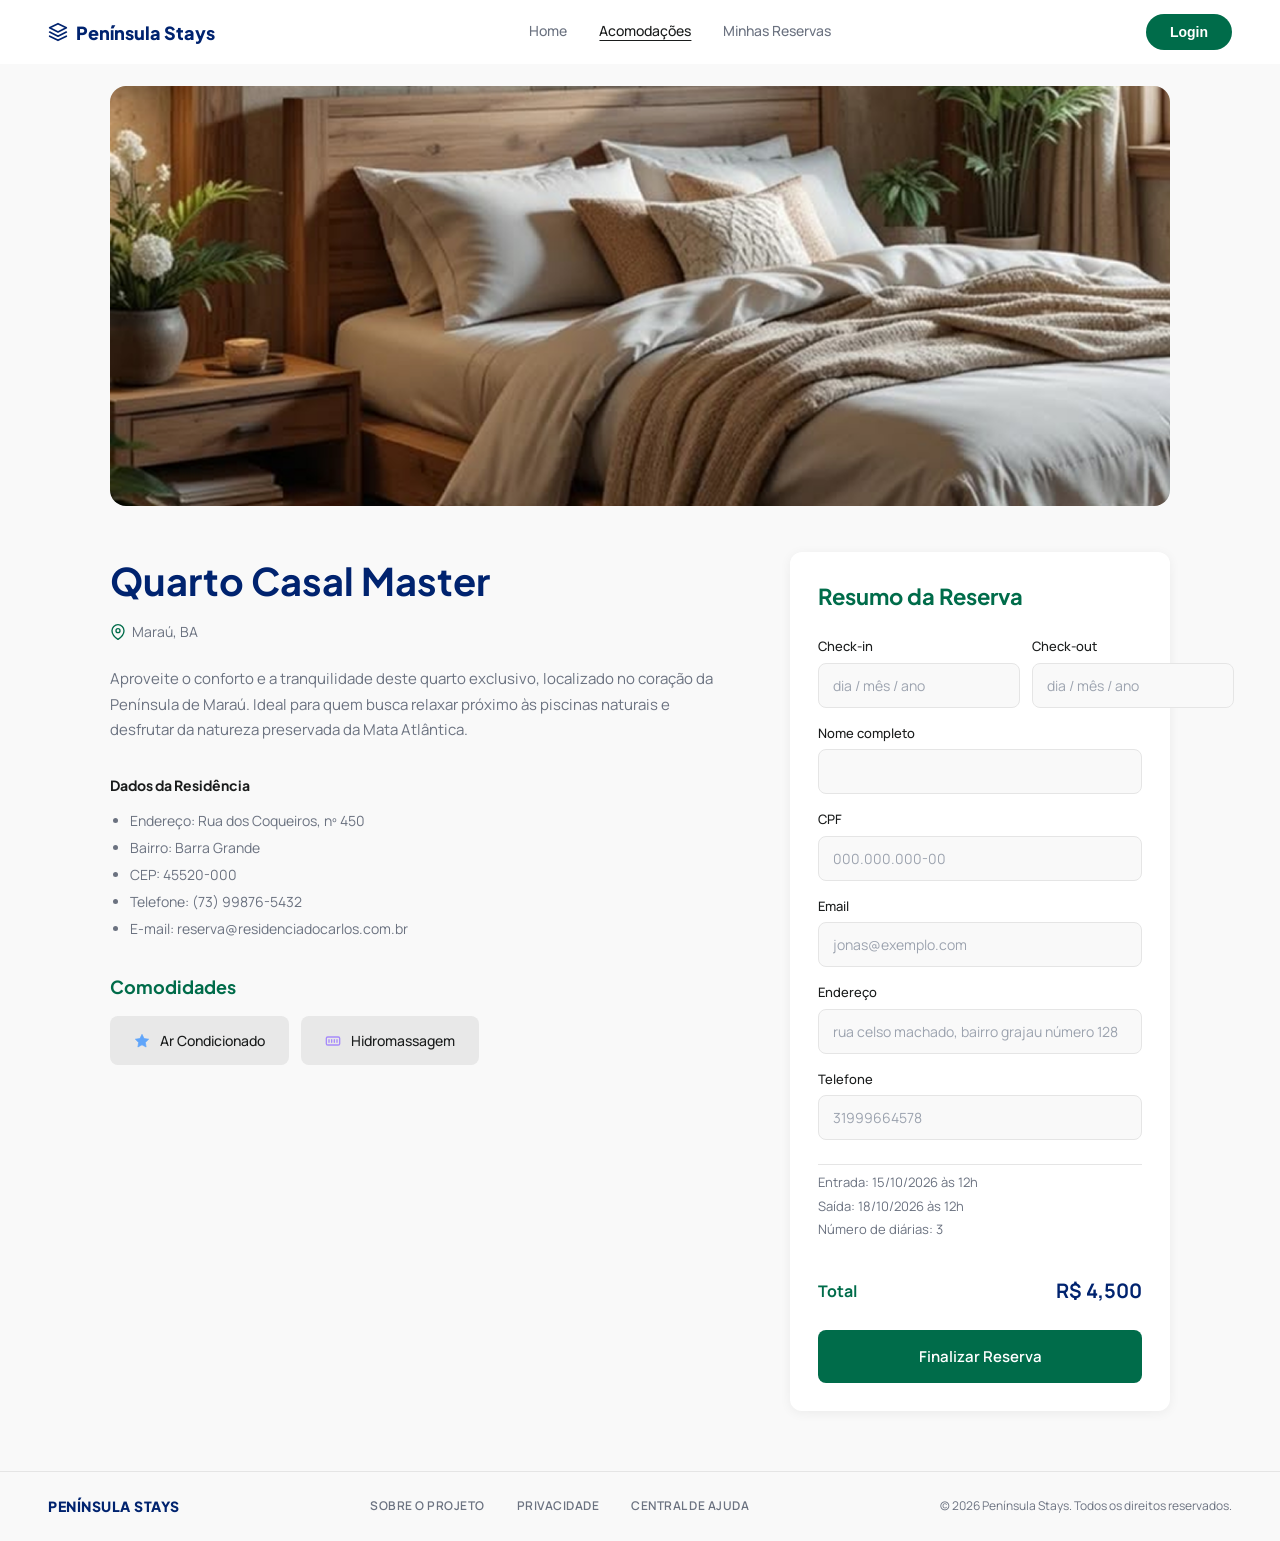
==== docs/frontEnd/acomodacoes.html @ 09ff9bb2 "feat: adiciona codigo HTML e CSS do front-end estatico e wireframes finais" ====
<!DOCTYPE html>
<html lang="pt-BR">
<head>
    <meta charset="UTF-8">
    <meta name="viewport" content="width=device-width, initial-scale=1.0">
    <title>Quarto Casal Master | Península Stays</title>
    <link rel="stylesheet" href="style.css">
    <link rel="stylesheet" href="acomodacoes.css">
    <link href="https://fonts.googleapis.com/css2?family=Manrope:wght@400;500;600;700&family=Plus+Jakarta+Sans:wght@600;700;800&display=swap" rel="stylesheet">
</head>
<body class="page-acomodacoes">

    <!-- HEADER -->
    <header class="header">
        <div class="logo">
            <svg class="logo-icon" width="20" height="20" viewBox="0 0 24 24" fill="none" xmlns="http://www.w3.org/2000/svg">
                <path d="M12 2L2 7L12 12L22 7L12 2Z" stroke="currentColor" stroke-width="2" stroke-linecap="round" stroke-linejoin="round"/>
                <path d="M2 17L12 22L22 17" stroke="currentColor" stroke-width="2" stroke-linecap="round" stroke-linejoin="round"/>
                <path d="M2 12L12 17L22 12" stroke="currentColor" stroke-width="2" stroke-linecap="round" stroke-linejoin="round"/>
            </svg>
            <span>Península Stays</span>
        </div>
        <nav class="nav-menu">
            <a href="index.html">Home</a>
            <a href="acomodacoes.html" class="ativo">Acomodações</a>
            <a href="reservas.html">Minhas Reservas</a>
        </nav>
        <button class="btn-login">Login</button>
    </header>

    <!-- MAIN CONTENT -->
    <main class="acomodacao-main">
        <!-- IMAGEM DO QUARTO -->
        <div class="quarto-imagem-container">
            <img src="../img/foto%20do%20quarto.png" alt="Quarto Casal Master" class="quarto-imagem">
        </div>

        <!-- CONTEÚDO -->
        <div class="acomodacao-content">
            <!-- COLUNA ESQUERDA - INFORMAÇÕES -->
            <div class="info-coluna">
                <h1 class="quarto-titulo">Quarto Casal Master</h1>
                
                <div class="localizacao">
                    <svg width="16" height="16" viewBox="0 0 24 24" fill="none" xmlns="http://www.w3.org/2000/svg">
                        <path d="M21 10C21 17 12 23 12 23C12 23 3 17 3 10C3 7.61305 3.94821 5.32387 5.63604 3.63604C7.32387 1.94821 9.61305 1 12 1C14.3869 1 16.6761 1.94821 18.364 3.63604C20.0518 5.32387 21 7.61305 21 10Z" stroke="#006c4a" stroke-width="2" stroke-linecap="round" stroke-linejoin="round"/>
                        <circle cx="12" cy="10" r="3" stroke="#006c4a" stroke-width="2"/>
                    </svg>
                    <span>Maraú, BA</span>
                </div>

                <p class="quarto-descricao">
                    Aproveite o conforto e a tranquilidade deste quarto exclusivo, localizado no coração da Península de Maraú. Ideal para quem busca relaxar próximo às piscinas naturais e desfrutar da natureza preservada da Mata Atlântica.
                </p>

                <div class="dados-residencia">
                    <h3>Dados da Residência</h3>
                    <ul>
                        <li>Endereço: Rua dos Coqueiros, nº 450</li>
                        <li>Bairro: Barra Grande</li>
                        <li>CEP: 45520-000</li>
                        <li>Telefone: (73) 99876-5432</li>
                        <li>E-mail: reserva@residenciadocarlos.com.br</li>
                    </ul>
                </div>

                <div class="comodidades">
                    <h3>Comodidades</h3>
                    <div class="comodidades-tags">
                        <span class="comodidade-tag">
                            <svg width="16" height="16" viewBox="0 0 24 24" fill="none" xmlns="http://www.w3.org/2000/svg">
                                <path d="M12 2L15.09 8.26L22 9.27L17 14.14L18.18 21.02L12 17.77L5.82 21.02L7 14.14L2 9.27L8.91 8.26L12 2Z" fill="#60a5fa" stroke="#60a5fa" stroke-width="1"/>
                            </svg>
                            Ar Condicionado
                        </span>
                        <span class="comodidade-tag">
                            <svg width="16" height="16" viewBox="0 0 24 24" fill="none" xmlns="http://www.w3.org/2000/svg">
                                <rect x="2" y="6" width="20" height="12" rx="2" stroke="#a78bfa" stroke-width="2"/>
                                <path d="M6 10V14M10 10V14M14 10V14M18 10V14" stroke="#a78bfa" stroke-width="2" stroke-linecap="round"/>
                            </svg>
                            Hidromassagem
                        </span>
                    </div>
                </div>
            </div>

            <!-- COLUNA DIREITA - FORMULÁRIO DE RESERVA -->
            <div class="reserva-coluna">
                <div class="reserva-card">
                    <h2 class="reserva-titulo">Resumo da Reserva</h2>
                    
                    <form class="reserva-form">
                        <div class="form-row">
                            <div class="form-group">
                                <label>Check-in</label>
                                <input type="text" placeholder="dia / mês / ano">
                            </div>
                            <div class="form-group">
                                <label>Check-out</label>
                                <input type="text" placeholder="dia / mês / ano">
                            </div>
                        </div>

                        <div class="form-group">
                            <label>Nome completo</label>
                            <input type="text">
                        </div>

                        <div class="form-group">
                            <label>CPF</label>
                            <input type="text" placeholder="000.000.000-00">
                        </div>

                        <div class="form-group">
                            <label>Email</label>
                            <input type="email" placeholder="jonas@exemplo.com">
                        </div>

                        <div class="form-group">
                            <label>Endereço</label>
                            <input type="text" placeholder="rua celso machado, bairro grajau número 128">
                        </div>

                        <div class="form-group">
                            <label>Telefone</label>
                            <input type="tel" placeholder="31999664578">
                        </div>

                        <div class="reserva-info">
                            <p>Entrada: 15/10/2026 às 12h</p>
                            <p>Saída: 18/10/2026 às 12h</p>
                            <p>Número de diárias: 3</p>
                        </div>

                        <div class="reserva-total">
                            <span class="total-label">Total</span>
                            <span class="total-valor">R$ 4,500</span>
                        </div>

                        <button type="submit" class="btn-finalizar">Finalizar Reserva</button>
                    </form>
                </div>
            </div>
        </div>
    </main>

    <!-- FOOTER -->
    <footer class="footer footer-acomodacoes">
        <div class="footer-left">
            <div class="footer-logo">
                <span>PENÍNSULA STAYS</span>
            </div>
        </div>
        <div class="footer-center">
            <a href="#">SOBRE O PROJETO</a>
            <a href="#">PRIVACIDADE</a>
            <a href="#">CENTRAL DE AJUDA</a>
        </div>
        <div class="footer-right">
            <p class="footer-copy-right">© 2026 Península Stays. Todos os direitos reservados.</p>
        </div>
    </footer>

</body>
</html>
---- docs/frontEnd/style.css ----
/* RESET BÁSICO E VARIÁVEIS */
:root {
    --azul-marinho: #00236f;
    --verde-mata: #006c4a;
    --fundo-cinza: #f9f9f9;
    --fundo-descubra: #e8e8e8;
    --texto-escuro: #1a1c1c;
    --texto-claro: #6b7280;
    --branco: #ffffff;
    --borda-clara: #e5e5e5;
}

* {
    margin: 0;
    padding: 0;
    box-sizing: border-box;
}

html {
    scroll-behavior: smooth;
}

body {
    font-family: 'Manrope', sans-serif;
    background-color: var(--fundo-cinza);
    color: var(--texto-escuro);
    line-height: 1.5;
}

h1, h2, h3, .logo span, .footer-logo span {
    font-family: 'Plus Jakarta Sans', sans-serif;
}

/* CABEÇALHO */
.header {
    display: flex;
    justify-content: space-between;
    align-items: center;
    padding: 14px 48px;
    background-color: var(--branco);
    position: fixed;
    width: 100%;
    top: 0;
    z-index: 100;
}

.logo {
    display: flex;
    align-items: center;
    gap: 8px;
    font-size: 18px;
    font-weight: 800;
    color: var(--azul-marinho);
    text-decoration: none;
}

.logo-icon {
    color: var(--azul-marinho);
}

.nav-menu {
    display: flex;
    gap: 32px;
}

.nav-menu a {
    text-decoration: none;
    color: var(--texto-claro);
    font-weight: 500;
    font-size: 14px;
    transition: color 0.3s;
    padding-bottom: 4px;
}

.nav-menu a.ativo {
    color: var(--texto-escuro);
    text-decoration: underline;
    text-underline-offset: 4px;
}

.nav-menu a:hover {
    color: var(--texto-escuro);
}

.btn-login {
    background-color: var(--verde-mata);
    color: var(--branco);
    border: none;
    padding: 10px 24px;
    border-radius: 25px;
    font-weight: 600;
    font-size: 14px;
    cursor: pointer;
    transition: background-color 0.3s;
}

.btn-login:hover {
    background-color: #005a3d;
}

/* HERO SECTION */
.hero {
    height: 70vh;
    min-height: 480px;
    background: linear-gradient(rgba(0,0,0,0.15), rgba(0,0,0,0.25)), 
                url('../img/Palmeras.png') center/cover no-repeat;
    display: flex;
    align-items: center;
    justify-content: center;
    margin-top: 56px;
    padding: 0 20px;
}

.hero-content {
    text-align: center;
    width: 100%;
    max-width: 680px;
}

.hero-content h1 {
    color: var(--branco);
    font-size: 52px;
    font-weight: 700;
    margin-bottom: 36px;
    text-shadow: 2px 2px 8px rgba(0,0,0,0.25);
}

.search-bar {
    background: var(--branco);
    padding: 6px 8px 6px 20px;
    border-radius: 50px;
    display: flex;
    align-items: center;
    box-shadow: 0 10px 40px rgba(0,0,0,0.15);
    max-width: 580px;
    margin: 0 auto;
}

.search-field {
    display: flex;
    flex-direction: column;
    padding: 8px 14px;
    flex: 1;
    min-width: 110px;
}

.search-field label {
    font-size: 9px;
    font-weight: 700;
    text-transform: uppercase;
    color: var(--azul-marinho);
    letter-spacing: 0.5px;
    margin-bottom: 2px;
}

.search-field input,
.search-field select {
    border: none;
    outline: none;
    font-size: 13px;
    font-family: 'Manrope', sans-serif;
    color: var(--texto-claro);
    background: transparent;
    cursor: pointer;
}

.search-field input::placeholder {
    color: var(--texto-claro);
}

.divisor {
    width: 1px;
    height: 36px;
    background-color: var(--borda-clara);
    flex-shrink: 0;
}

.btn-buscar {
    background-color: var(--verde-mata);
    color: var(--branco);
    border: none;
    width: 44px;
    height: 44px;
    border-radius: 50%;
    display: flex;
    align-items: center;
    justify-content: center;
    cursor: pointer;
    flex-shrink: 0;
    transition: background-color 0.3s;
}

.btn-buscar:hover {
    background-color: #005a3d;
}

/* QUARTOS SECTION */
.quartos-section {
    max-width: 1100px;
    margin: 0 auto;
    padding: 50px 20px;
}

.quartos-header {
    display: flex;
    justify-content: space-between;
    align-items: center;
    margin-bottom: 28px;
}

.quartos-section h2 {
    color: var(--azul-marinho);
    font-size: 28px;
    font-weight: 700;
}

.btn-filtro {
    background: none;
    border: none;
    color: var(--texto-claro);
    cursor: pointer;
    padding: 8px;
    transition: color 0.3s;
}

.btn-filtro:hover {
    color: var(--azul-marinho);
}

.grid-quartos {
    display: grid;
    grid-template-columns: repeat(3, 1fr);
    gap: 20px;
}

.card-quarto {
    background: transparent;
}

.card-image-container {
    position: relative;
    height: 260px;
    overflow: hidden;
    border-radius: 16px;
    margin-bottom: 12px;
}

.card-image-container img {
    width: 100%;
    height: 100%;
    object-fit: cover;
}

.btn-favorito {
    position: absolute;
    top: 14px;
    right: 14px;
    background: rgba(255, 255, 255, 0.25);
    backdrop-filter: blur(4px);
    border: none;
    width: 32px;
    height: 32px;
    border-radius: 50%;
    display: flex;
    align-items: center;
    justify-content: center;
    cursor: pointer;
    color: var(--branco);
    transition: all 0.3s;
}

.btn-favorito:hover {
    background: rgba(255, 255, 255, 0.4);
}

.btn-favorito.favorito-ativo {
    color: var(--branco);
}

.card-info {
    padding: 4px 0;
}

.card-info-header {
    display: flex;
    justify-content: space-between;
    align-items: flex-start;
    margin-bottom: 2px;
}

.card-info h3 {
    color: var(--azul-marinho);
    font-size: 16px;
    font-weight: 700;
}

.preco-container {
    text-align: right;
}

.preco {
    color: var(--verde-mata);
    font-size: 16px;
    font-weight: 700;
}

.diaria {
    display: block;
    font-size: 9px;
    color: var(--texto-claro);
    text-transform: uppercase;
    letter-spacing: 0.3px;
}

.subtitulo {
    color: var(--texto-claro);
    font-size: 12px;
    margin-bottom: 10px;
}

.tags {
    display: flex;
    gap: 6px;
    flex-wrap: wrap;
}

.tag {
    background: var(--borda-clara);
    color: var(--texto-escuro);
    font-size: 11px;
    padding: 5px 10px;
    border-radius: 16px;
    font-weight: 500;
    display: flex;
    align-items: center;
    gap: 4px;
}

.tag-icon {
    color: #3b82f6;
    font-size: 10px;
}

.tag-icon-hidro {
    width: 12px;
    height: 12px;
    background: #8b5cf6;
    border-radius: 50%;
}

/* SECTION DIVIDER */
.section-divider {
    max-width: 1100px;
    margin: 0 auto;
    height: 1px;
    background-color: var(--borda-clara);
}

/* DESCUBRA SECTION */
.descubra-section {
    background-color: var(--fundo-descubra);
    padding: 70px 20px;
}

.descubra-container {
    max-width: 1100px;
    margin: 0 auto;
    display: grid;
    grid-template-columns: 1fr 1fr;
    gap: 40px;
    align-items: center;
}

.descubra-images {
    position: relative;
    height: 400px;
}

.image-principal {
    position: absolute;
    top: 0;
    left: 0;
    width: 65%;
    height: 85%;
    border-radius: 12px;
    overflow: hidden;
}

.image-principal img {
    width: 100%;
    height: 100%;
    object-fit: cover;
}

.image-secundaria {
    position: absolute;
    bottom: 0;
    right: 60px;
    width: 45%;
    height: 55%;
    border-radius: 12px;
    overflow: hidden;
    box-shadow: 0 8px 30px rgba(0,0,0,0.12);
}

.image-secundaria img {
    width: 100%;
    height: 100%;
    object-fit: cover;
}

.descubra-content {
    padding-left: 40px;
}

.descubra-label {
    font-size: 11px;
    font-weight: 600;
    color: var(--verde-mata);
    letter-spacing: 2px;
    text-transform: uppercase;
    margin-bottom: 14px;
    display: block;
}

.descubra-content h2 {
    color: var(--azul-marinho);
    font-size: 38px;
    font-weight: 700;
    line-height: 1.15;
    margin-bottom: 20px;
}

.descubra-content p {
    color: var(--texto-claro);
    font-size: 15px;
    line-height: 1.7;
    margin-bottom: 28px;
}

.btn-ver-quartos {
    display: inline-flex;
    align-items: center;
    gap: 10px;
    background-color: var(--azul-marinho);
    color: var(--branco);
    text-decoration: none;
    padding: 14px 26px;
    border-radius: 30px;
    font-weight: 600;
    font-size: 14px;
    transition: background-color 0.3s;
}

.btn-ver-quartos:hover {
    background-color: #001a52;
}

/* FOOTER */
.footer {
    display: flex;
    justify-content: space-between;
    align-items: center;
    padding: 28px 48px;
    background-color: var(--branco);
    border-top: 1px solid var(--borda-clara);
}

.footer-left {
    display: flex;
    flex-direction: column;
    gap: 6px;
}

.footer-logo {
    display: flex;
    align-items: center;
    gap: 8px;
    color: var(--azul-marinho);
    font-weight: 800;
    font-size: 16px;
}

.footer-copy {
    color: var(--texto-claro);
    font-size: 10px;
    letter-spacing: 0.3px;
}

.footer-center {
    display: flex;
    gap: 36px;
}

.footer-center a {
    color: var(--texto-claro);
    text-decoration: none;
    font-size: 11px;
    font-weight: 600;
    letter-spacing: 0.3px;
    transition: color 0.3s;
}

.footer-center a:hover {
    color: var(--verde-mata);
}

.footer-right {
    display: flex;
    gap: 12px;
}

.btn-icon {
    background: none;
    border: none;
    color: var(--texto-claro);
    cursor: pointer;
    padding: 6px;
    transition: color 0.3s;
}

.btn-icon:hover {
    color: var(--azul-marinho);
}

/* RESPONSIVO */
@media (max-width: 1024px) {
    .grid-quartos {
        grid-template-columns: repeat(2, 1fr);
    }
    
    .descubra-container {
        grid-template-columns: 1fr;
        gap: 40px;
    }
    
    .descubra-images {
        height: 320px;
    }
    
    .descubra-content {
        padding-left: 0;
        text-align: center;
    }
    
    .descubra-content h2 {
        font-size: 30px;
    }
    
    .btn-ver-quartos {
        margin: 0 auto;
    }
}

@media (max-width: 768px) {
    .header {
        padding: 14px 20px;
    }
    
    .nav-menu {
        display: none;
    }
    
    .hero {
        height: 55vh;
        margin-top: 52px;
    }
    
    .hero-content h1 {
        font-size: 32px;
    }
    
    .search-bar {
        flex-direction: column;
        border-radius: 20px;
        padding: 14px;
    }
    
    .search-field {
        width: 100%;
        padding: 10px 0;
        border-bottom: 1px solid var(--borda-clara);
    }
    
    .search-field:last-of-type {
        border-bottom: none;
    }
    
    .divisor {
        display: none;
    }
    
    .btn-buscar {
        width: 100%;
        border-radius: 25px;
        height: 44px;
        margin-top: 10px;
    }
    
    .grid-quartos {
        grid-template-columns: 1fr;
    }
    
    .quartos-section h2 {
        font-size: 22px;
    }
    
    .descubra-images {
        height: 280px;
    }
    
    .image-secundaria {
        right: 20px;
    }
    
    .footer {
        flex-direction: column;
        gap: 20px;
        text-align: center;
        padding: 24px 20px;
    }
    
    .footer-center {
        flex-direction: column;
        gap: 12px;
    }
}
---- docs/frontEnd/acomodacoes.css ----
/* PÁGINA DE ACOMODAÇÕES */
.page-acomodacoes {
    background-color: var(--fundo-cinza);
}

.acomodacao-main {
    padding-top: 56px;
}

/* IMAGEM DO QUARTO */
.quarto-imagem-container {
    width: 100%;
    max-width: 1100px;
    margin: 0 auto;
    padding: 30px 20px 0;
}

.quarto-imagem {
    width: 100%;
    height: 420px;
    object-fit: cover;
    border-radius: 16px;
}

/* CONTEÚDO PRINCIPAL */
.acomodacao-content {
    max-width: 1100px;
    margin: 0 auto;
    padding: 40px 20px 60px;
    display: grid;
    grid-template-columns: 1fr 380px;
    gap: 50px;
}

/* COLUNA ESQUERDA - INFORMAÇÕES */
.info-coluna {
    padding-right: 20px;
}

.quarto-titulo {
    font-family: 'Plus Jakarta Sans', sans-serif;
    font-size: 38px;
    font-weight: 700;
    color: var(--azul-marinho);
    margin-bottom: 12px;
}

.localizacao {
    display: flex;
    align-items: center;
    gap: 6px;
    color: var(--texto-claro);
    font-size: 14px;
    margin-bottom: 24px;
}

.localizacao svg {
    flex-shrink: 0;
}

.quarto-descricao {
    color: var(--texto-claro);
    font-size: 15px;
    line-height: 1.7;
    margin-bottom: 32px;
}

.dados-residencia {
    margin-bottom: 32px;
}

.dados-residencia h3 {
    font-family: 'Plus Jakarta Sans', sans-serif;
    font-size: 14px;
    font-weight: 700;
    color: var(--texto-escuro);
    margin-bottom: 12px;
}

.dados-residencia ul {
    list-style: disc;
    padding-left: 20px;
    color: var(--texto-claro);
    font-size: 14px;
    line-height: 1.8;
}

.dados-residencia li {
    margin-bottom: 2px;
}

/* COMODIDADES */
.comodidades h3 {
    font-family: 'Plus Jakarta Sans', sans-serif;
    font-size: 18px;
    font-weight: 700;
    color: var(--verde-mata);
    margin-bottom: 16px;
}

.comodidades-tags {
    display: flex;
    gap: 12px;
    flex-wrap: wrap;
}

.comodidade-tag {
    display: flex;
    align-items: center;
    gap: 10px;
    background-color: #e8e8e8;
    color: var(--texto-escuro);
    font-size: 14px;
    font-weight: 500;
    padding: 14px 24px;
    border-radius: 8px;
}

/* COLUNA DIREITA - FORMULÁRIO DE RESERVA */
.reserva-coluna {
    position: sticky;
    top: 80px;
    height: fit-content;
}

.reserva-card {
    background-color: var(--branco);
    border-radius: 12px;
    padding: 28px;
    box-shadow: 0 2px 12px rgba(0, 0, 0, 0.06);
}

.reserva-titulo {
    font-family: 'Plus Jakarta Sans', sans-serif;
    font-size: 22px;
    font-weight: 700;
    color: var(--verde-mata);
    margin-bottom: 24px;
}

.reserva-form {
    display: flex;
    flex-direction: column;
    gap: 16px;
}

.form-row {
    display: grid;
    grid-template-columns: 1fr 1fr;
    gap: 12px;
}

.form-group {
    display: flex;
    flex-direction: column;
    gap: 6px;
}

.form-group label {
    font-size: 13px;
    font-weight: 500;
    color: var(--texto-escuro);
}

.form-group input {
    padding: 12px 14px;
    border: 1px solid var(--borda-clara);
    border-radius: 8px;
    font-size: 14px;
    font-family: 'Manrope', sans-serif;
    color: var(--texto-escuro);
    background-color: var(--fundo-cinza);
    transition: border-color 0.2s;
}

.form-group input::placeholder {
    color: #9ca3af;
}

.form-group input:focus {
    outline: none;
    border-color: var(--verde-mata);
}

/* INFORMAÇÕES DA RESERVA */
.reserva-info {
    padding-top: 8px;
    border-top: 1px solid var(--borda-clara);
    margin-top: 8px;
}

.reserva-info p {
    font-size: 13px;
    color: var(--texto-claro);
    margin-bottom: 4px;
}

/* TOTAL */
.reserva-total {
    display: flex;
    justify-content: space-between;
    align-items: center;
    padding-top: 12px;
    margin-top: 4px;
}

.total-label {
    font-size: 16px;
    font-weight: 700;
    color: var(--verde-mata);
}

.total-valor {
    font-size: 20px;
    font-weight: 700;
    color: var(--azul-marinho);
}

/* BOTÃO FINALIZAR */
.btn-finalizar {
    width: 100%;
    background-color: var(--verde-mata);
    color: var(--branco);
    border: none;
    padding: 16px;
    border-radius: 8px;
    font-size: 15px;
    font-weight: 600;
    font-family: 'Manrope', sans-serif;
    cursor: pointer;
    transition: background-color 0.3s;
    margin-top: 8px;
}

.btn-finalizar:hover {
    background-color: #005a3d;
}

/* FOOTER ACOMODAÇÕES */
.footer-acomodacoes {
    background-color: var(--fundo-cinza);
    border-top: 1px solid var(--borda-clara);
    padding: 24px 48px;
}

.footer-acomodacoes .footer-logo span {
    font-family: 'Plus Jakarta Sans', sans-serif;
    font-size: 14px;
    font-weight: 800;
    color: var(--azul-marinho);
    letter-spacing: 0.5px;
}

.footer-acomodacoes .footer-center {
    gap: 32px;
}

.footer-acomodacoes .footer-center a {
    font-size: 12px;
    color: var(--texto-claro);
    letter-spacing: 0.5px;
}

.footer-copy-right {
    font-size: 12px;
    color: var(--texto-claro);
}

/* RESPONSIVO */
@media (max-width: 1024px) {
    .acomodacao-content {
        grid-template-columns: 1fr;
        gap: 40px;
    }
    
    .info-coluna {
        padding-right: 0;
    }
    
    .reserva-coluna {
        position: static;
    }
}

@media (max-width: 768px) {
    .quarto-imagem {
        height: 280px;
        border-radius: 12px;
    }
    
    .quarto-titulo {
        font-size: 28px;
    }
    
    .acomodacao-content {
        padding: 30px 20px 40px;
    }
    
    .comodidades-tags {
        flex-direction: column;
    }
    
    .comodidade-tag {
        justify-content: center;
    }
    
    .form-row {
        grid-template-columns: 1fr;
    }
    
    .footer-acomodacoes {
        flex-direction: column;
        gap: 20px;
        text-align: center;
        padding: 24px 20px;
    }
    
    .footer-acomodacoes .footer-center {
        flex-direction: column;
        gap: 10px;
    }
}
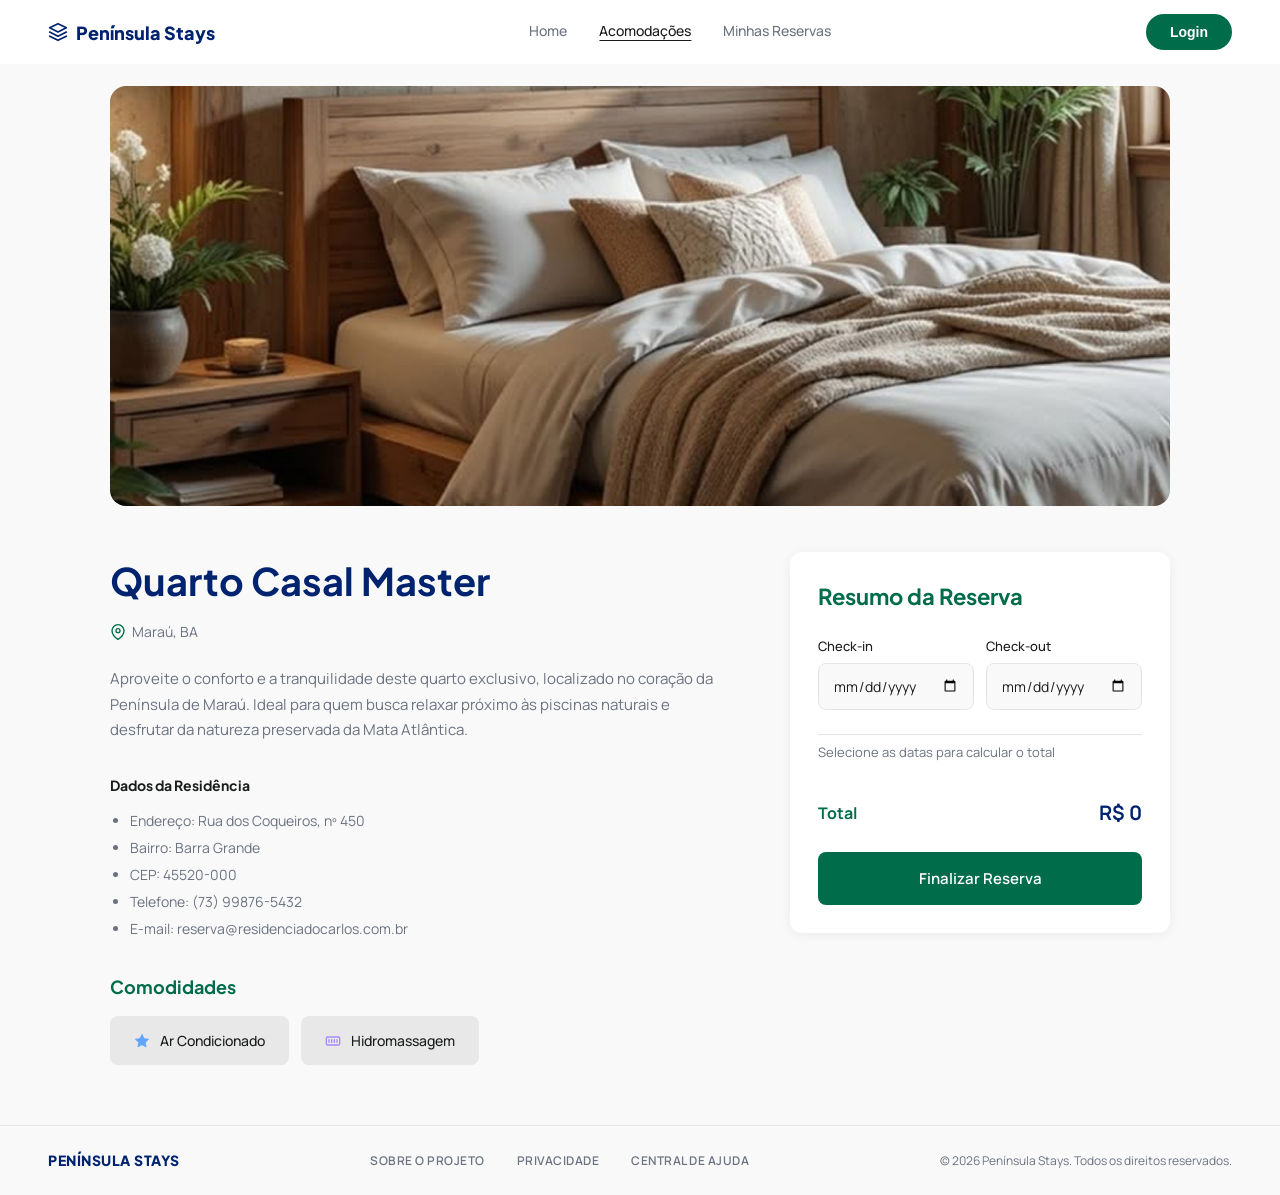
==== commit 2d66f3eb: "frontend stuff" ====
--- a/docs/frontEnd/acomodacoes.html
+++ b/docs/frontEnd/acomodacoes.html
@@ -89,52 +89,25 @@
                 <div class="reserva-card">
                     <h2 class="reserva-titulo">Resumo da Reserva</h2>
                     
-                    <form class="reserva-form">
+                    <form class="reserva-form" id="reservaForm">
                         <div class="form-row">
                             <div class="form-group">
                                 <label>Check-in</label>
-                                <input type="text" placeholder="dia / mês / ano">
+                                <input type="date" placeholder="dia / mês / ano">
                             </div>
                             <div class="form-group">
                                 <label>Check-out</label>
-                                <input type="text" placeholder="dia / mês / ano">
+                                <input type="date" placeholder="dia / mês / ano">
                             </div>
                         </div>
 
-                        <div class="form-group">
-                            <label>Nome completo</label>
-                            <input type="text">
-                        </div>
-
-                        <div class="form-group">
-                            <label>CPF</label>
-                            <input type="text" placeholder="000.000.000-00">
-                        </div>
-
-                        <div class="form-group">
-                            <label>Email</label>
-                            <input type="email" placeholder="jonas@exemplo.com">
-                        </div>
-
-                        <div class="form-group">
-                            <label>Endereço</label>
-                            <input type="text" placeholder="rua celso machado, bairro grajau número 128">
-                        </div>
-
-                        <div class="form-group">
-                            <label>Telefone</label>
-                            <input type="tel" placeholder="31999664578">
-                        </div>
-
                         <div class="reserva-info">
-                            <p>Entrada: 15/10/2026 às 12h</p>
-                            <p>Saída: 18/10/2026 às 12h</p>
-                            <p>Número de diárias: 3</p>
+                            <p>Selecione as datas para calcular o total</p>
                         </div>
 
                         <div class="reserva-total">
                             <span class="total-label">Total</span>
-                            <span class="total-valor">R$ 4,500</span>
+                            <span class="total-valor" id="totalValor">R$ 0</span>
                         </div>
 
                         <button type="submit" class="btn-finalizar">Finalizar Reserva</button>
@@ -161,5 +134,8 @@
         </div>
     </footer>
 
+<script src="js/api.js"></script>
+<script src="js/app.js"></script>
+<script src="js/acomodacoes.js"></script>
 </body>
 </html>
--- a/docs/frontEnd/style.css
+++ b/docs/frontEnd/style.css
@@ -523,6 +523,25 @@
     color: var(--azul-marinho);
 }
 
+/* MODAL LOGIN */
+.modal-overlay {
+    display: none;
+    position: fixed;
+    inset: 0;
+    z-index: 1000;
+    background: rgba(0,0,0,0.5);
+    align-items: center;
+    justify-content: center;
+}
+
+.modal-overlay.active {
+    display: flex;
+}
+
+body.modal-open {
+    overflow: hidden;
+}
+
 /* RESPONSIVO */
 @media (max-width: 1024px) {
     .grid-quartos {
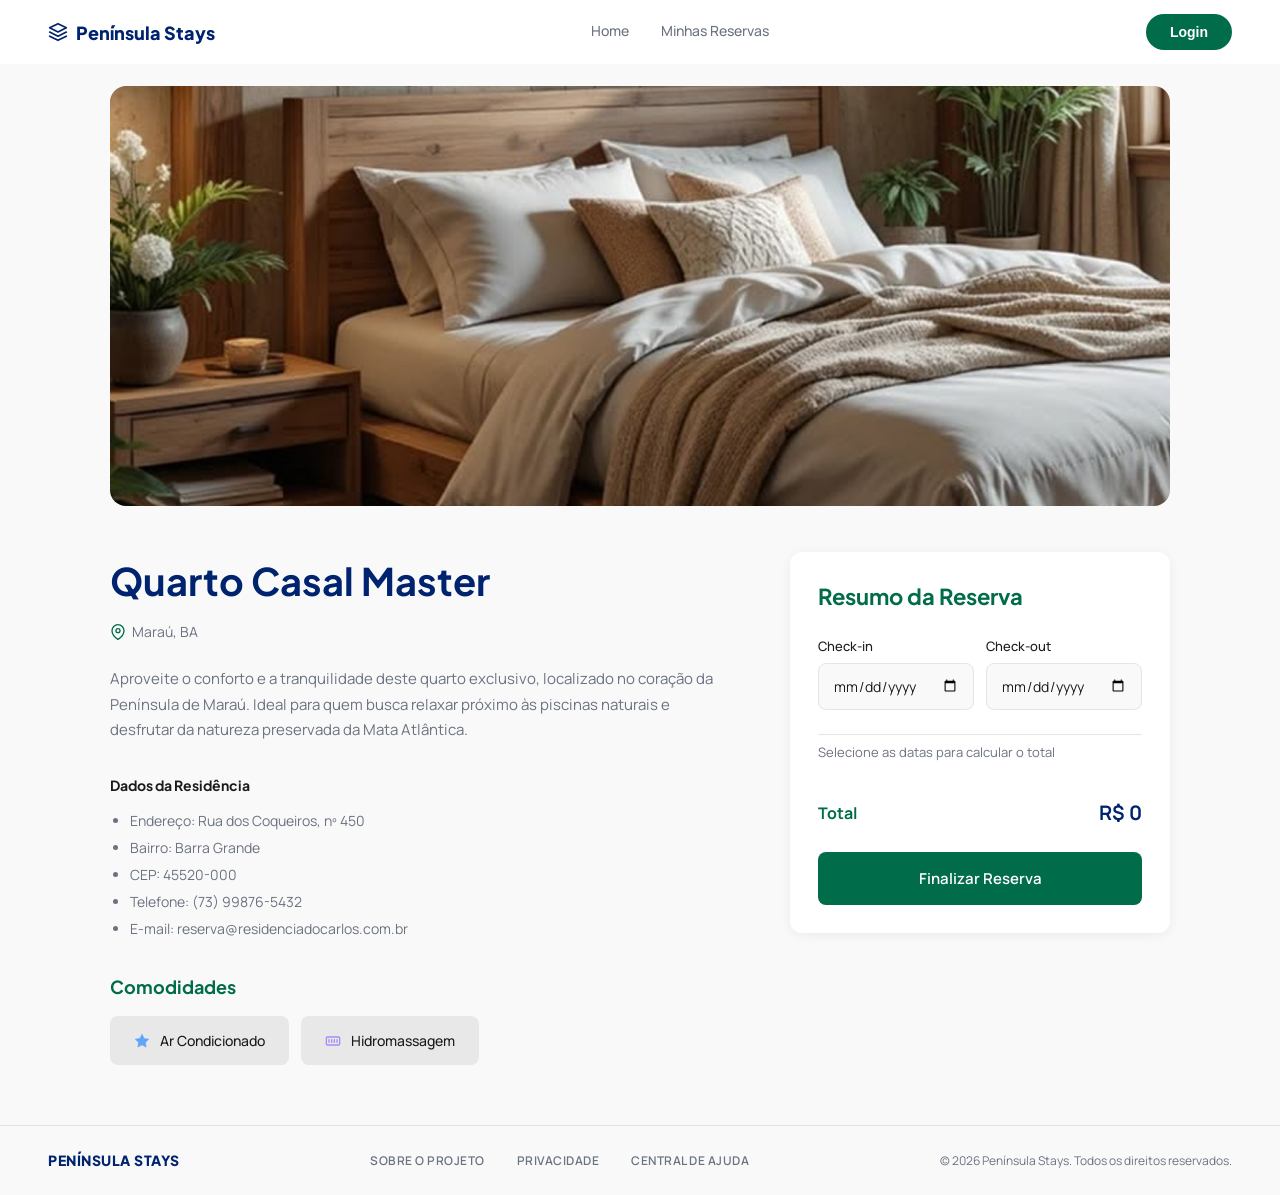
==== commit 15faa779: "Alterações no front - remoção de acomodações da navbar" ====
--- a/docs/frontEnd/acomodacoes.html
+++ b/docs/frontEnd/acomodacoes.html
@@ -22,7 +22,6 @@
         </div>
         <nav class="nav-menu">
             <a href="index.html">Home</a>
-            <a href="acomodacoes.html" class="ativo">Acomodações</a>
             <a href="reservas.html">Minhas Reservas</a>
         </nav>
         <button class="btn-login">Login</button>
